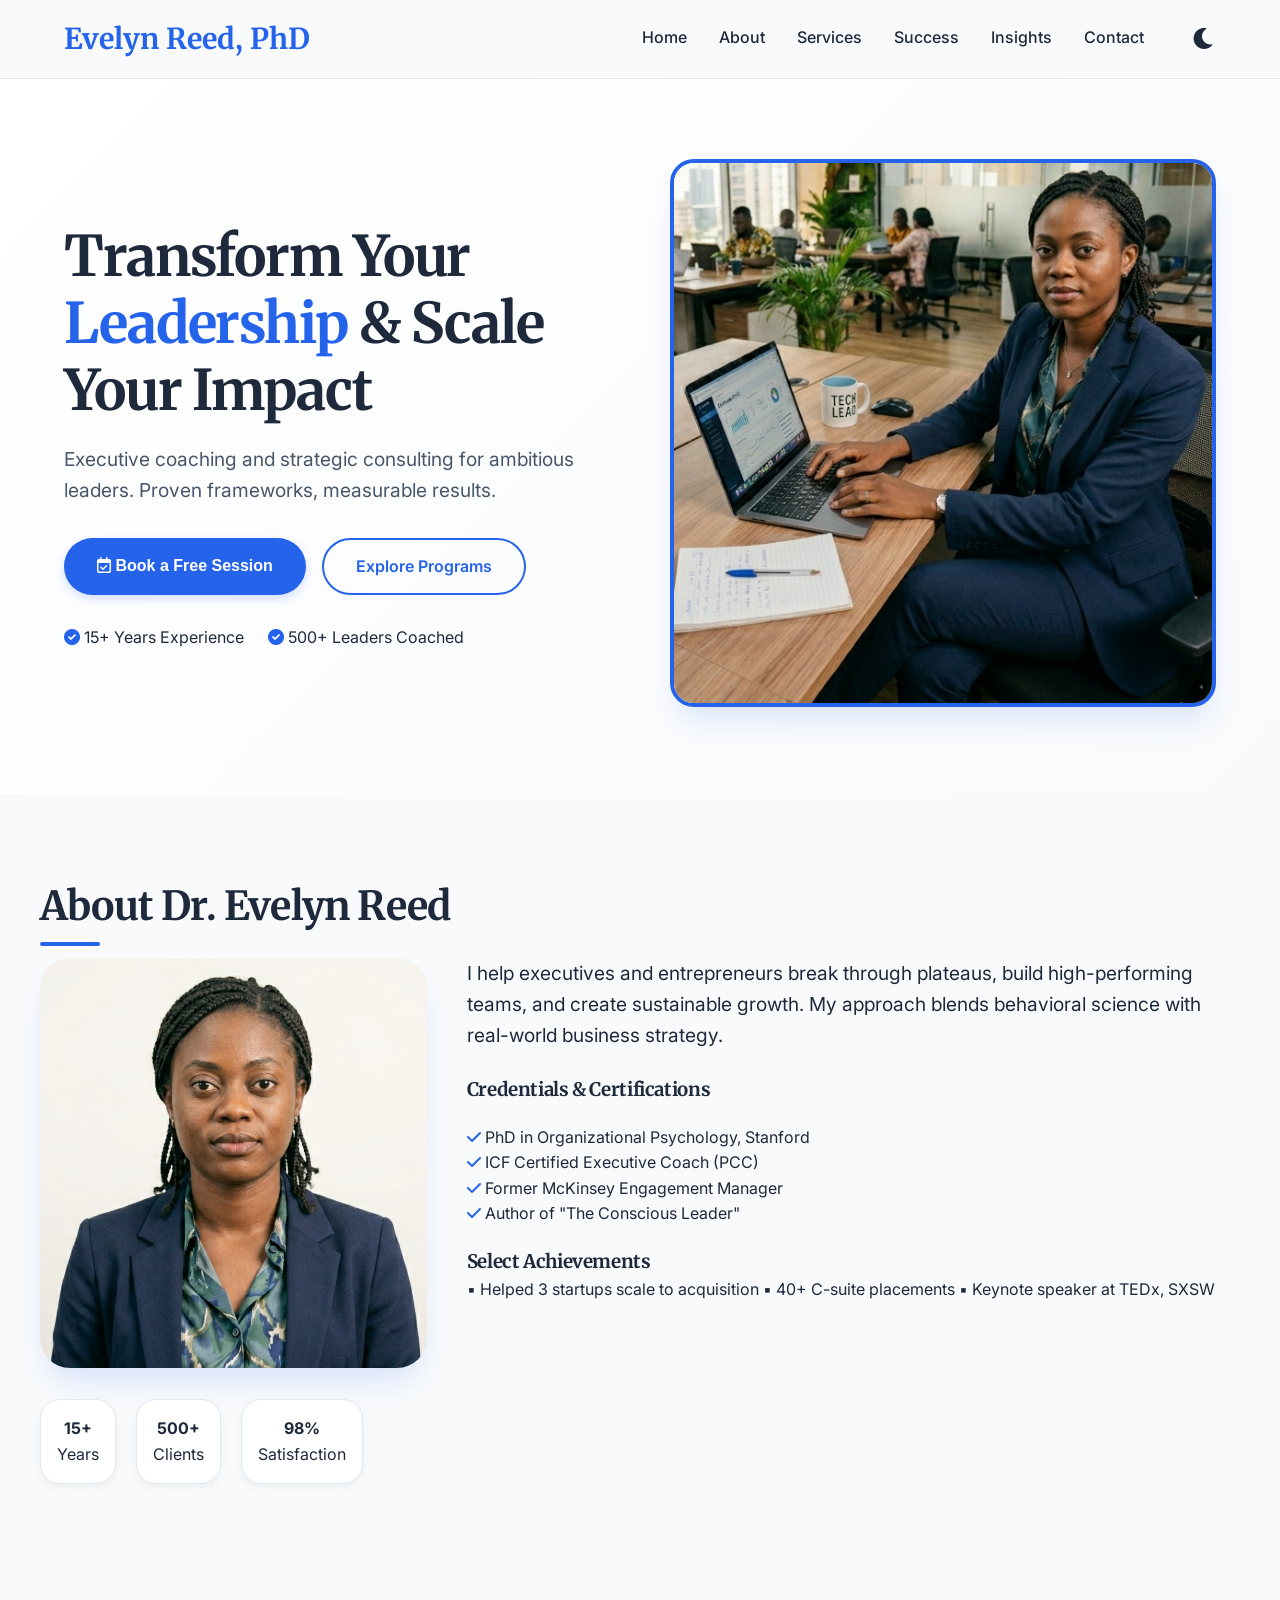
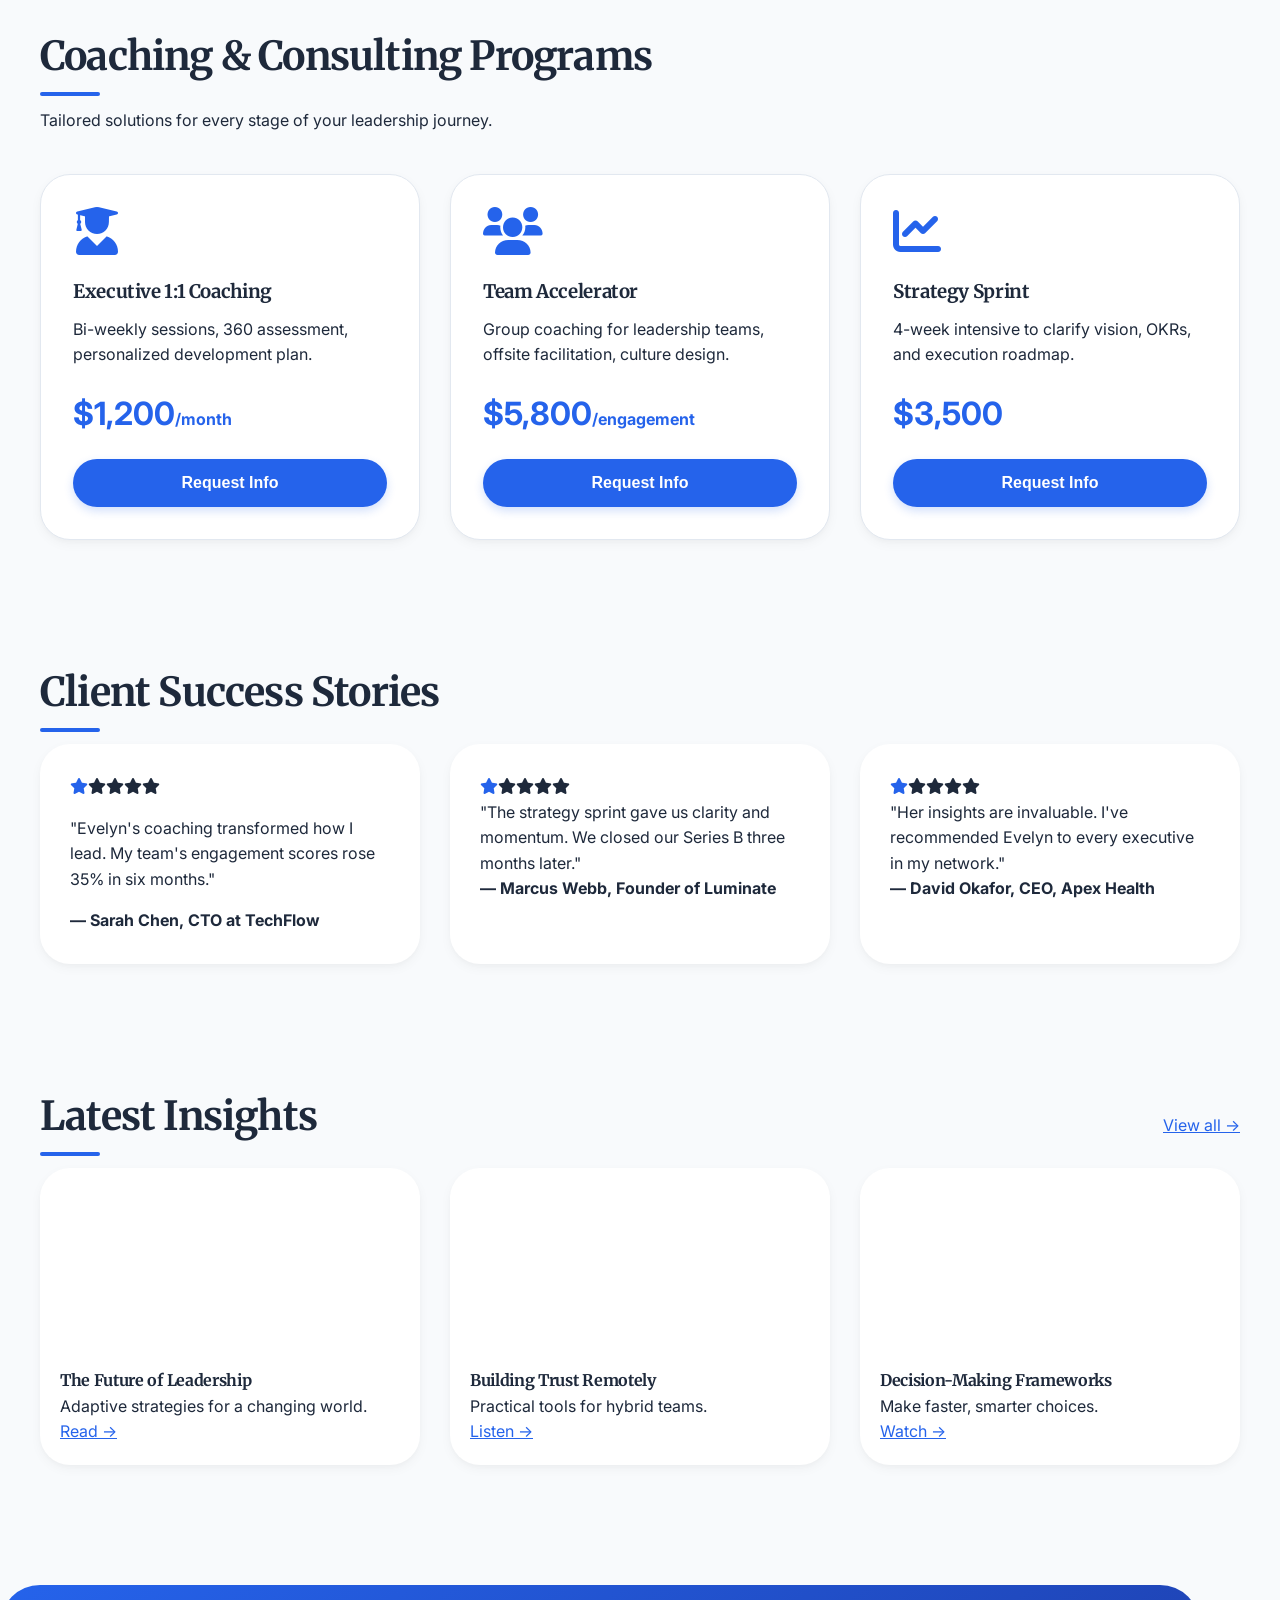
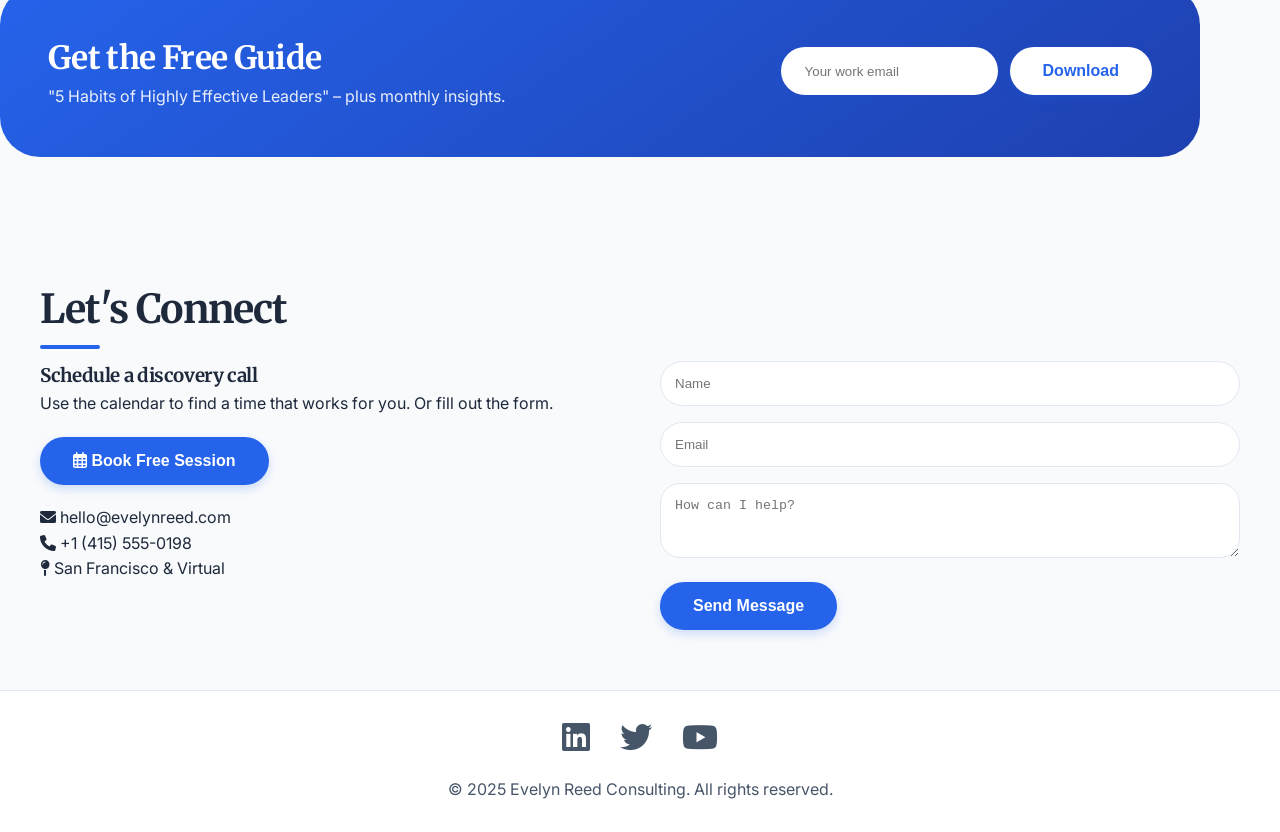
==== coaching_consultant.html @ ff2947b0 "first commit" ====
<!doctype html>
<html lang="en">
	<head>
		<meta charset="UTF-8" />
		<meta
			name="viewport"
			content="width=device-width, initial-scale=1.0, maximum-scale=1.0, user-scalable=yes"
		/>
		<title>Dr. Evelyn Reed | Executive Coach & Strategy Consultant</title>
		<!-- Fonts & Icons -->
		<link rel="preconnect" href="https://fonts.googleapis.com" />
		<link rel="preconnect" href="https://fonts.gstatic.com" crossorigin />
		<link
			href="https://fonts.googleapis.com/css2?family=Inter:wght@300;400;500;600;700;800&family=Merriweather:wght@400;700&display=swap"
			rel="stylesheet"
		/>
		<link
			rel="stylesheet"
			href="https://cdnjs.cloudflare.com/ajax/libs/font-awesome/6.0.0-beta3/css/all.min.css"
		/>
		<link rel="stylesheet" href="CSS/style.css" />
		<link rel="icon" type="image/x-icon" href="IMG/ER.png" />
		<script src="JS/script.js" defer></script>
	</head>
	<body>
		<header class="header">
			<div class="container nav-container">
				<div class="logo">Evelyn Reed, PhD</div>
				<button class="menu-toggle" id="menuToggle">
					<i class="fas fa-bars"></i>
				</button>
				<nav class="nav-links" id="navLinks">
					<a href="#home">Home</a>
					<a href="#about">About</a>
					<a href="#services">Services</a>
					<a href="#testimonials">Success</a>
					<a href="#blog">Insights</a>
					<a href="#contact">Contact</a>
					<button class="dark-toggle" id="darkToggle">
						<i class="fas fa-moon"></i>
					</button>
				</nav>
			</div>
		</header>

		<main>
			<!-- Hero Homepage -->
			<section id="home" class="hero">
				<div class="container hero-grid">
					<div class="hero-content fade-in">
						<h1>
							Transform Your <span class="hero-highlight">Leadership</span> &
							Scale Your Impact
						</h1>
						<p>
							Executive coaching and strategic consulting for ambitious leaders.
							Proven frameworks, measurable results.
						</p>
						<div style="display: flex; gap: 16px">
							<button class="btn" onclick="openBookingModal()">
								<i class="far fa-calendar-check"></i> Book a Free Session
							</button>
							<a href="#services" class="btn btn-outline">Explore Programs</a>
						</div>
						<div style="margin-top: 30px; display: flex; gap: 24px">
							<span
								><i
									class="fas fa-check-circle"
									style="color: var(--accent-blue)"
								></i>
								15+ Years Experience</span
							>
							<span
								><i
									class="fas fa-check-circle"
									style="color: var(--accent-blue)"
								></i>
								500+ Leaders Coached</span
							>
						</div>
					</div>
					<div class="hero-image">
						<img
							src="IMG/Evelyn Reed.png"
							alt="Dr. Evelyn Reed - Executive Coach"
						/>
					</div>
				</div>
			</section>

			<!-- About Page -->
			<section id="about" class="container" style="padding: 80px 0">
				<h2 class="section-title">About Dr. Evelyn Reed</h2>
				<div class="about-grid">
					<div style="text-align: center">
						<img
							src="IMG/Evelyn.png"
							style="
								width: 100%;
								border-radius: 30px;
								box-shadow: var(--shadow-hover);
							"
							alt="Evelyn Reed portrait"
						/>
						<div class="about-stats">
							<div class="stat-item"><strong>15+</strong><br />Years</div>
							<div class="stat-item"><strong>500+</strong><br />Clients</div>
							<div class="stat-item">
								<strong>98%</strong><br />Satisfaction
							</div>
						</div>
					</div>
					<div>
						<p style="font-size: 1.2rem; margin-bottom: 24px">
							I help executives and entrepreneurs break through plateaus, build
							high-performing teams, and create sustainable growth. My approach
							blends behavioral science with real-world business strategy.
						</p>
						<h3>Credentials & Certifications</h3>
						<ul style="list-style: none; margin: 20px 0">
							<li>
								<i class="fas fa-check" style="color: var(--accent-blue)"></i>
								PhD in Organizational Psychology, Stanford
							</li>
							<li>
								<i class="fas fa-check" style="color: var(--accent-blue)"></i>
								ICF Certified Executive Coach (PCC)
							</li>
							<li>
								<i class="fas fa-check" style="color: var(--accent-blue)"></i>
								Former McKinsey Engagement Manager
							</li>
							<li>
								<i class="fas fa-check" style="color: var(--accent-blue)"></i>
								Author of "The Conscious Leader"
							</li>
						</ul>
						<h3>Select Achievements</h3>
						<p>
							▪️ Helped 3 startups scale to acquisition ▪️ 40+ C-suite
							placements ▪️ Keynote speaker at TEDx, SXSW
						</p>
					</div>
				</div>
			</section>

			<!-- Services / Programs -->
			<section id="services" class="container" style="padding: 60px 0">
				<h2 class="section-title">Coaching & Consulting Programs</h2>
				<p style="margin-bottom: 40px">
					Tailored solutions for every stage of your leadership journey.
				</p>
				<div class="services-grid">
					<div class="service-card">
						<i
							class="fas fa-user-graduate fa-3x"
							style="color: var(--accent-blue)"
						></i>
						<h3 style="margin: 20px 0 10px">Executive 1:1 Coaching</h3>
						<p>
							Bi-weekly sessions, 360 assessment, personalized development plan.
						</p>
						<div class="service-price">
							$1,200<span style="font-size: 1rem">/month</span>
						</div>
						<button class="btn" style="width: 100%" onclick="openInquiryForm()">
							Request Info
						</button>
					</div>
					<div class="service-card">
						<i class="fas fa-users fa-3x" style="color: var(--accent-blue)"></i>
						<h3 style="margin: 20px 0 10px">Team Accelerator</h3>
						<p>
							Group coaching for leadership teams, offsite facilitation, culture
							design.
						</p>
						<div class="service-price">
							$5,800<span style="font-size: 1rem">/engagement</span>
						</div>
						<button class="btn" style="width: 100%" onclick="openInquiryForm()">
							Request Info
						</button>
					</div>
					<div class="service-card">
						<i
							class="fas fa-chart-line fa-3x"
							style="color: var(--accent-blue)"
						></i>
						<h3 style="margin: 20px 0 10px">Strategy Sprint</h3>
						<p>
							4-week intensive to clarify vision, OKRs, and execution roadmap.
						</p>
						<div class="service-price">$3,500</div>
						<button class="btn" style="width: 100%" onclick="openInquiryForm()">
							Request Info
						</button>
					</div>
				</div>
			</section>

			<!-- Testimonials / Success Stories -->
			<section id="testimonials" class="container" style="padding: 60px 0">
				<h2 class="section-title">Client Success Stories</h2>
				<div class="testimonial-grid">
					<div class="testimonial-card">
						<i class="fas fa-star" style="color: var(--accent-blue)"></i
						><i class="fas fa-star"></i><i class="fas fa-star"></i
						><i class="fas fa-star"></i><i class="fas fa-star"></i>
						<p style="margin: 16px 0">
							"Evelyn's coaching transformed how I lead. My team's engagement
							scores rose 35% in six months."
						</p>
						<strong>— Sarah Chen, CTO at TechFlow</strong>
					</div>
					<div class="testimonial-card">
						<i class="fas fa-star" style="color: var(--accent-blue)"></i
						><i class="fas fa-star"></i><i class="fas fa-star"></i
						><i class="fas fa-star"></i><i class="fas fa-star"></i>
						<p>
							"The strategy sprint gave us clarity and momentum. We closed our
							Series B three months later."
						</p>
						<strong>— Marcus Webb, Founder of Luminate</strong>
					</div>
					<div class="testimonial-card">
						<i class="fas fa-star" style="color: var(--accent-blue)"></i
						><i class="fas fa-star"></i><i class="fas fa-star"></i
						><i class="fas fa-star"></i><i class="fas fa-star"></i>
						<p>
							"Her insights are invaluable. I've recommended Evelyn to every
							executive in my network."
						</p>
						<strong>— David Okafor, CEO, Apex Health</strong>
					</div>
				</div>
			</section>

			<!-- Content Hub / Blog -->
			<section id="blog" class="container" style="padding: 60px 0">
				<div
					style="
						display: flex;
						justify-content: space-between;
						align-items: center;
					"
				>
					<h2 class="section-title">Latest Insights</h2>
					<a href="#" style="color: var(--accent-blue)">View all →</a>
				</div>
				<div class="blog-grid">
					<div class="blog-card">
						<div
							class="blog-img"
							style="
								background-image: url(&quot;https://images.unsplash.com/photo-1553877522-43269d4ea984?w=600&fit=crop&quot;);
							"
						></div>
						<div style="padding: 20px">
							<h4>The Future of Leadership</h4>
							<p>Adaptive strategies for a changing world.</p>
							<a href="#" style="color: var(--accent-blue)">Read →</a>
						</div>
					</div>
					<div class="blog-card">
						<div
							class="blog-img"
							style="
								background-image: url(&quot;https://images.unsplash.com/photo-1590650153855-d9e808231dce?w=600&fit=crop&quot;);
							"
						></div>
						<div style="padding: 20px">
							<h4>Building Trust Remotely</h4>
							<p>Practical tools for hybrid teams.</p>
							<a href="#" style="color: var(--accent-blue)">Listen →</a>
						</div>
					</div>
					<div class="blog-card">
						<div
							class="blog-img"
							style="
								background-image: url(&quot;https://images.unsplash.com/photo-1517245386807-bb43f82c33c4?w=600&fit=crop&quot;);
							"
						></div>
						<div style="padding: 20px">
							<h4>Decision-Making Frameworks</h4>
							<p>Make faster, smarter choices.</p>
							<a href="#" style="color: var(--accent-blue)">Watch →</a>
						</div>
					</div>
				</div>
			</section>

			<!-- Lead Generation / Newsletter + Free Guide -->
			<div class="container newsletter-box">
				<div
					style="
						display: flex;
						flex-wrap: wrap;
						justify-content: space-between;
						align-items: center;
					"
				>
					<div>
						<h3 style="color: white; font-size: 2rem">Get the Free Guide</h3>
						<p style="color: rgba(255, 255, 255, 0.9)">
							"5 Habits of Highly Effective Leaders" – plus monthly insights.
						</p>
					</div>
					<div class="newsletter-form">
						<input type="email" placeholder="Your work email" />
						<button
							class="btn"
							style="background: white; color: var(--accent-blue)"
							onclick="alert('Guide sent! (demo)')"
						>
							Download
						</button>
					</div>
				</div>
			</div>

			<!-- Booking / Contact Section -->
			<section id="contact" class="container" style="padding: 60px 0">
				<h2 class="section-title">Let's Connect</h2>
				<div style="display: grid; grid-template-columns: 1fr 1fr; gap: 40px">
					<div>
						<h3>Schedule a discovery call</h3>
						<p>
							Use the calendar to find a time that works for you. Or fill out
							the form.
						</p>
						<button
							class="btn"
							style="margin: 20px 0"
							onclick="openBookingModal()"
						>
							<i class="far fa-calendar-alt"></i> Book Free Session
						</button>
						<p><i class="fas fa-envelope"></i> hello@evelynreed.com</p>
						<p><i class="fas fa-phone"></i> +1 (415) 555-0198</p>
						<p><i class="fas fa-map-pin"></i> San Francisco & Virtual</p>
					</div>
					<div>
						<form
							id="contactForm"
							onsubmit="event.preventDefault(); alert('Thank you! I\'ll respond within 24h.');"
						>
							<input
								type="text"
								placeholder="Name"
								style="
									width: 100%;
									padding: 14px;
									margin-bottom: 16px;
									border-radius: 40px;
									border: 1px solid var(--gray-border);
									background: var(--card-bg);
									color: var(--text-primary);
								"
							/>
							<input
								type="email"
								placeholder="Email"
								style="
									width: 100%;
									padding: 14px;
									margin-bottom: 16px;
									border-radius: 40px;
									border: 1px solid var(--gray-border);
									background: var(--card-bg);
								"
							/>
							<textarea
								rows="3"
								placeholder="How can I help?"
								style="
									width: 100%;
									padding: 14px;
									border-radius: 20px;
									border: 1px solid var(--gray-border);
									background: var(--card-bg);
								"
							></textarea>
							<button type="submit" class="btn" style="margin-top: 16px">
								Send Message
							</button>
						</form>
					</div>
				</div>
			</section>
		</main>

		<!-- Booking Modal (scheduling system simulation) -->
		<div class="modal-overlay" id="bookingModal">
			<div class="modal-content">
				<span class="modal-close" onclick="closeModal('bookingModal')"
					>&times;</span
				>
				<h3>Book Your Free Strategy Session</h3>
				<p>30 minutes · Zoom · No obligation</p>
				<form
					onsubmit="
						event.preventDefault()
						alert('Booking confirmed! Check email for details.')
						closeModal('bookingModal')
					"
				>
					<input
						type="text"
						placeholder="Full name"
						style="
							width: 100%;
							padding: 12px;
							margin: 12px 0;
							border-radius: 30px;
							border: 1px solid var(--gray-border);
							background: var(--card-bg);
							color: var(--text-primary);
						"
						required
					/>
					<input
						type="email"
						placeholder="Email"
						style="
							width: 100%;
							padding: 12px;
							margin-bottom: 12px;
							border-radius: 30px;
							border: 1px solid var(--gray-border);
							background: var(--card-bg);
						"
						required
					/>
					<input
						type="date"
						min=""
						id="bookingDate"
						style="
							width: 100%;
							padding: 12px;
							margin-bottom: 12px;
							border-radius: 30px;
							border: 1px solid var(--gray-border);
							background: var(--card-bg);
						"
						required
					/>
					<select
						style="
							width: 100%;
							padding: 12px;
							border-radius: 30px;
							border: 1px solid var(--gray-border);
							background: var(--card-bg);
							color: var(--text-primary);
						"
					>
						<option>9:00 AM PT</option>
						<option>11:00 AM PT</option>
						<option>2:00 PM PT</option>
						<option>4:00 PM PT</option>
					</select>
					<button
						type="submit"
						class="btn"
						style="width: 100%; margin-top: 20px"
					>
						Confirm Booking
					</button>
				</form>
			</div>
		</div>

		<!-- Inquiry modal for services -->
		<div class="modal-overlay" id="inquiryModal">
			<div class="modal-content">
				<span class="modal-close" onclick="closeModal('inquiryModal')"
					>&times;</span
				>
				<h3>Request Program Details</h3>
				<form
					onsubmit="event.preventDefault(); alert('Thanks! I\'ll send details shortly.'); closeModal('inquiryModal');"
				>
					<input
						type="text"
						placeholder="Name"
						style="
							width: 100%;
							padding: 12px;
							margin: 12px 0;
							border-radius: 30px;
						"
						required
					/>
					<input
						type="email"
						placeholder="Email"
						style="width: 100%; padding: 12px; margin-bottom: 12px"
						required
					/>
					<select style="width: 100%; padding: 12px">
						<option>Executive Coaching</option>
						<option>Team Accelerator</option>
						<option>Strategy Sprint</option>
					</select>
					<button
						type="submit"
						class="btn"
						style="width: 100%; margin-top: 20px"
					>
						Send Inquiry
					</button>
				</form>
			</div>
		</div>

		<footer
			style="
				background: var(--bg-secondary);
				padding: 30px 0;
				border-top: 1px solid var(--gray-border);
				text-align: center;
			"
		>
			<div class="container">
				<div
					style="
						display: flex;
						justify-content: center;
						gap: 30px;
						margin-bottom: 20px;
					"
				>
					<a href="#" style="color: var(--text-secondary)"
						><i class="fab fa-linkedin fa-2x"></i
					></a>
					<a href="#" style="color: var(--text-secondary)"
						><i class="fab fa-twitter fa-2x"></i
					></a>
					<a href="#" style="color: var(--text-secondary)"
						><i class="fab fa-youtube fa-2x"></i
					></a>
				</div>
				<p style="color: var(--text-secondary)">
					© 2025 Evelyn Reed Consulting. All rights reserved.
				</p>
			</div>
		</footer>
	</body>
</html>
---- CSS/style.css ----
* {
    margin: 0;
    padding: 0;
    box-sizing: border-box;
}

:root {
    --bg-primary: #f8fafc;
    --bg-secondary: #ffffff;
    --text-primary: #1e293b;
    --text-secondary: #475569;
    --accent-blue: #2563eb;
    --accent-light: #60a5fa;
    --accent-dark: #1e40af;
    --gray-border: #e2e8f0;
    --card-bg: #ffffff;
    --shadow-sm: 0 4px 12px rgba(0, 0, 0, 0.04), 0 2px 4px rgba(0, 0, 0, 0.02);
    --shadow-hover: 0 20px 30px -8px rgba(37, 99, 235, 0.15);
    --transition: all 0.3s cubic-bezier(0.25, 0.46, 0.45, 0.94);
}

body.dark {
    --bg-primary: #0f172a;
    --bg-secondary: #1e293b;
    --text-primary: #f1f5f9;
    --text-secondary: #cbd5e1;
    --accent-blue: #3b82f6;
    --accent-light: #93c5fd;
    --gray-border: #334155;
    --card-bg: #1e293b;
    --shadow-sm: 0 8px 20px rgba(0, 0, 0, 0.3);
    --shadow-hover: 0 20px 30px -8px rgba(59, 130, 246, 0.2);
}

body {
    font-family: 'Inter', sans-serif;
    background: var(--bg-primary);
    color: var(--text-primary);
    line-height: 1.6;
    transition: var(--transition);
    overflow-x: hidden;
}

h1,
h2,
h3,
h4 {
    font-family: 'Merriweather', serif;
    font-weight: 700;
    letter-spacing: -0.02em;
}

.container {
    max-width: 1200px;
    margin: 0 auto;
    padding: 0 24px;
}

/* Buttons */
.btn {
    display: inline-block;
    background: var(--accent-blue);
    color: white;
    font-weight: 600;
    padding: 14px 32px;
    border-radius: 50px;
    text-decoration: none;
    border: none;
    cursor: pointer;
    font-size: 1rem;
    transition: var(--transition);
    box-shadow: 0 4px 10px rgba(37, 99, 235, 0.2);
    border: 1px solid transparent;
}

.btn:hover {
    background: var(--accent-dark);
    transform: translateY(-3px);
    box-shadow: var(--shadow-hover);
}

.btn-outline {
    background: transparent;
    border: 2px solid var(--accent-blue);
    color: var(--accent-blue);
    box-shadow: none;
}

.btn-outline:hover {
    background: var(--accent-blue);
    color: white;
}

/* Header */
.header {
    padding: 16px 0;
    background: var(--bg-primary);
    border-bottom: 1px solid var(--gray-border);
    position: sticky;
    top: 0;
    z-index: 100;
    -webkit-backdrop-filter: blur(12px);
    backdrop-filter: blur(12px);
    background: rgba(248, 250, 252, 0.8);
}

body.dark .header {
    background: rgba(15, 23, 42, 0.85);
}

.nav-container {
    display: flex;
    align-items: center;
    justify-content: space-between;
}

.logo {
    font-size: 1.8rem;
    font-weight: 700;
    color: var(--accent-blue);
    font-family: 'Merriweather', serif;
}

.nav-links {
    display: flex;
    gap: 32px;
    font-weight: 500;
}

.nav-links a {
    text-decoration: none;
    color: var(--text-primary);
    transition: color 0.2s;
}

.nav-links a:hover {
    color: var(--accent-blue);
}

.dark-toggle {
    background: none;
    border: none;
    font-size: 1.5rem;
    cursor: pointer;
    color: var(--text-primary);
    margin-left: 16px;
}

.menu-toggle {
    display: none;
    background: none;
    border: none;
    font-size: 1.8rem;
    color: var(--text-primary);
}

/* Hero */
.hero {
    padding: 80px 0;
    background: linear-gradient(135deg, var(--bg-secondary) 0%, var(--bg-primary) 100%);
}

.hero-grid {
    display: grid;
    grid-template-columns: 1fr 1fr;
    gap: 60px;
    align-items: center;
}

.hero-content h1 {
    font-size: 3.5rem;
    line-height: 1.2;
    margin-bottom: 20px;
}

.hero-highlight {
    color: var(--accent-blue);
}

.hero-content p {
    font-size: 1.2rem;
    color: var(--text-secondary);
    margin-bottom: 32px;
}

.hero-image img {
    width: 100%;
    border-radius: 24px;
    box-shadow: var(--shadow-hover);
    border: 4px solid var(--accent-blue);
    transition: var(--transition);
}

/* Section titles */
.section-title {
    font-size: 2.5rem;
    margin-bottom: 20px;
    position: relative;
    display: inline-block;
}

.section-title::after {
    content: '';
    position: absolute;
    bottom: -8px;
    left: 0;
    width: 60px;
    height: 4px;
    background: var(--accent-blue);
    border-radius: 4px;
}

/* About */
.about-grid {
    display: grid;
    grid-template-columns: 1fr 2fr;
    gap: 40px;
    align-items: start;
}

.about-stats {
    display: flex;
    gap: 20px;
    margin-top: 24px;
}

.stat-item {
    text-align: center;
    background: var(--card-bg);
    padding: 16px;
    border-radius: 20px;
    box-shadow: var(--shadow-sm);
    border: 1px solid var(--gray-border);
}

/* Services */
.services-grid {
    display: grid;
    grid-template-columns: repeat(auto-fit, minmax(280px, 1fr));
    gap: 30px;
}

.service-card {
    background: var(--card-bg);
    padding: 32px;
    border-radius: 30px;
    box-shadow: var(--shadow-sm);
    border: 1px solid var(--gray-border);
    transition: var(--transition);
}

.service-card:hover {
    transform: translateY(-8px);
    box-shadow: var(--shadow-hover);
    border-color: var(--accent-blue);
}

.service-price {
    font-size: 2rem;
    font-weight: 700;
    color: var(--accent-blue);
    margin: 20px 0;
}

/* Testimonials */
.testimonial-grid {
    display: grid;
    grid-template-columns: repeat(3, 1fr);
    gap: 30px;
}

.testimonial-card {
    background: var(--card-bg);
    padding: 30px;
    border-radius: 30px;
    box-shadow: var(--shadow-sm);
}

/* Blog */
.blog-grid {
    display: grid;
    grid-template-columns: repeat(3, 1fr);
    gap: 30px;
}

.blog-card {
    background: var(--card-bg);
    border-radius: 30px;
    overflow: hidden;
    box-shadow: var(--shadow-sm);
    transition: var(--transition);
}

.blog-card:hover {
    transform: translateY(-5px);
}

.blog-img {
    height: 180px;
    background-size: cover;
}

/* Lead gen */
.newsletter-box {
    background: linear-gradient(145deg, var(--accent-blue), var(--accent-dark));
    border-radius: 40px;
    padding: 48px;
    color: white;
    margin: 60px 0;
}

.newsletter-form {
    display: flex;
    gap: 12px;
    max-width: 500px;
}

.newsletter-form input {
    flex: 1;
    padding: 16px 24px;
    border-radius: 50px;
    border: none;
}

/* Modal */
.modal-overlay {
    position: fixed;
    top: 0;
    left: 0;
    width: 100%;
    height: 100%;
    background: rgba(0, 0, 0, 0.6);
    -webkit-backdrop-filter: blur(6px);
    backdrop-filter: blur(6px);
    z-index: 300;
    display: none;
    align-items: center;
    justify-content: center;
    padding: 20px;
}

.modal-content {
    background: var(--card-bg);
    border-radius: 40px;
    max-width: 500px;
    width: 100%;
    padding: 32px;
    box-shadow: 0 30px 50px rgba(0, 0, 0, 0.3);
    animation: fadeSlide 0.3s ease;
}

.modal-close {
    float: right;
    font-size: 1.8rem;
    cursor: pointer;
}

/* animations */
@keyframes fadeSlide {
    from {
        opacity: 0;
        transform: translateY(20px);
    }

    to {
        opacity: 1;
        transform: translateY(0);
    }
}

.fade-in {
    animation: fadeSlide 0.8s ease;
}

/* responsive */
@media (max-width: 900px) {
    .nav-links {
        display: none;
    }

    .menu-toggle {
        display: block;
    }

    .hero-grid {
        grid-template-columns: 1fr;
    }

    .about-grid {
        grid-template-columns: 1fr;
    }

    .testimonial-grid {
        grid-template-columns: 1fr;
    }

    .blog-grid {
        grid-template-columns: 1fr;
    }
}
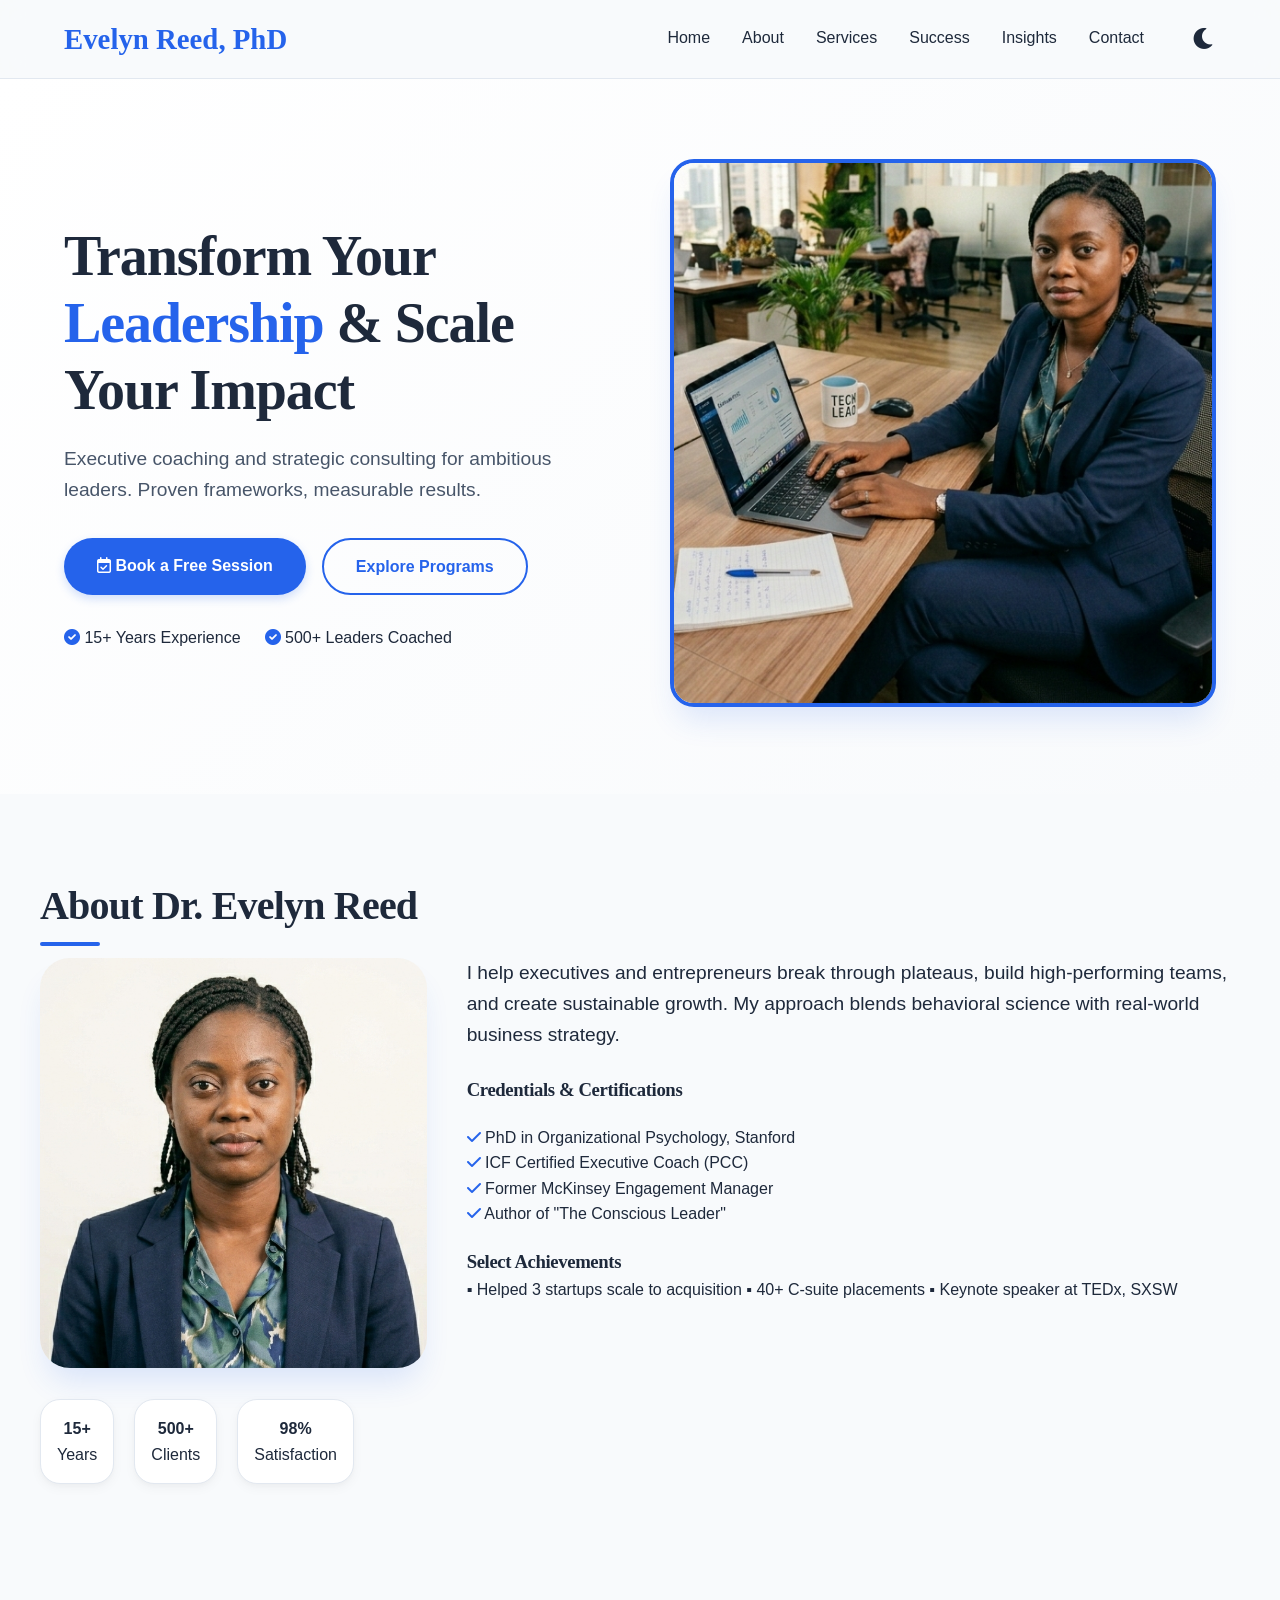
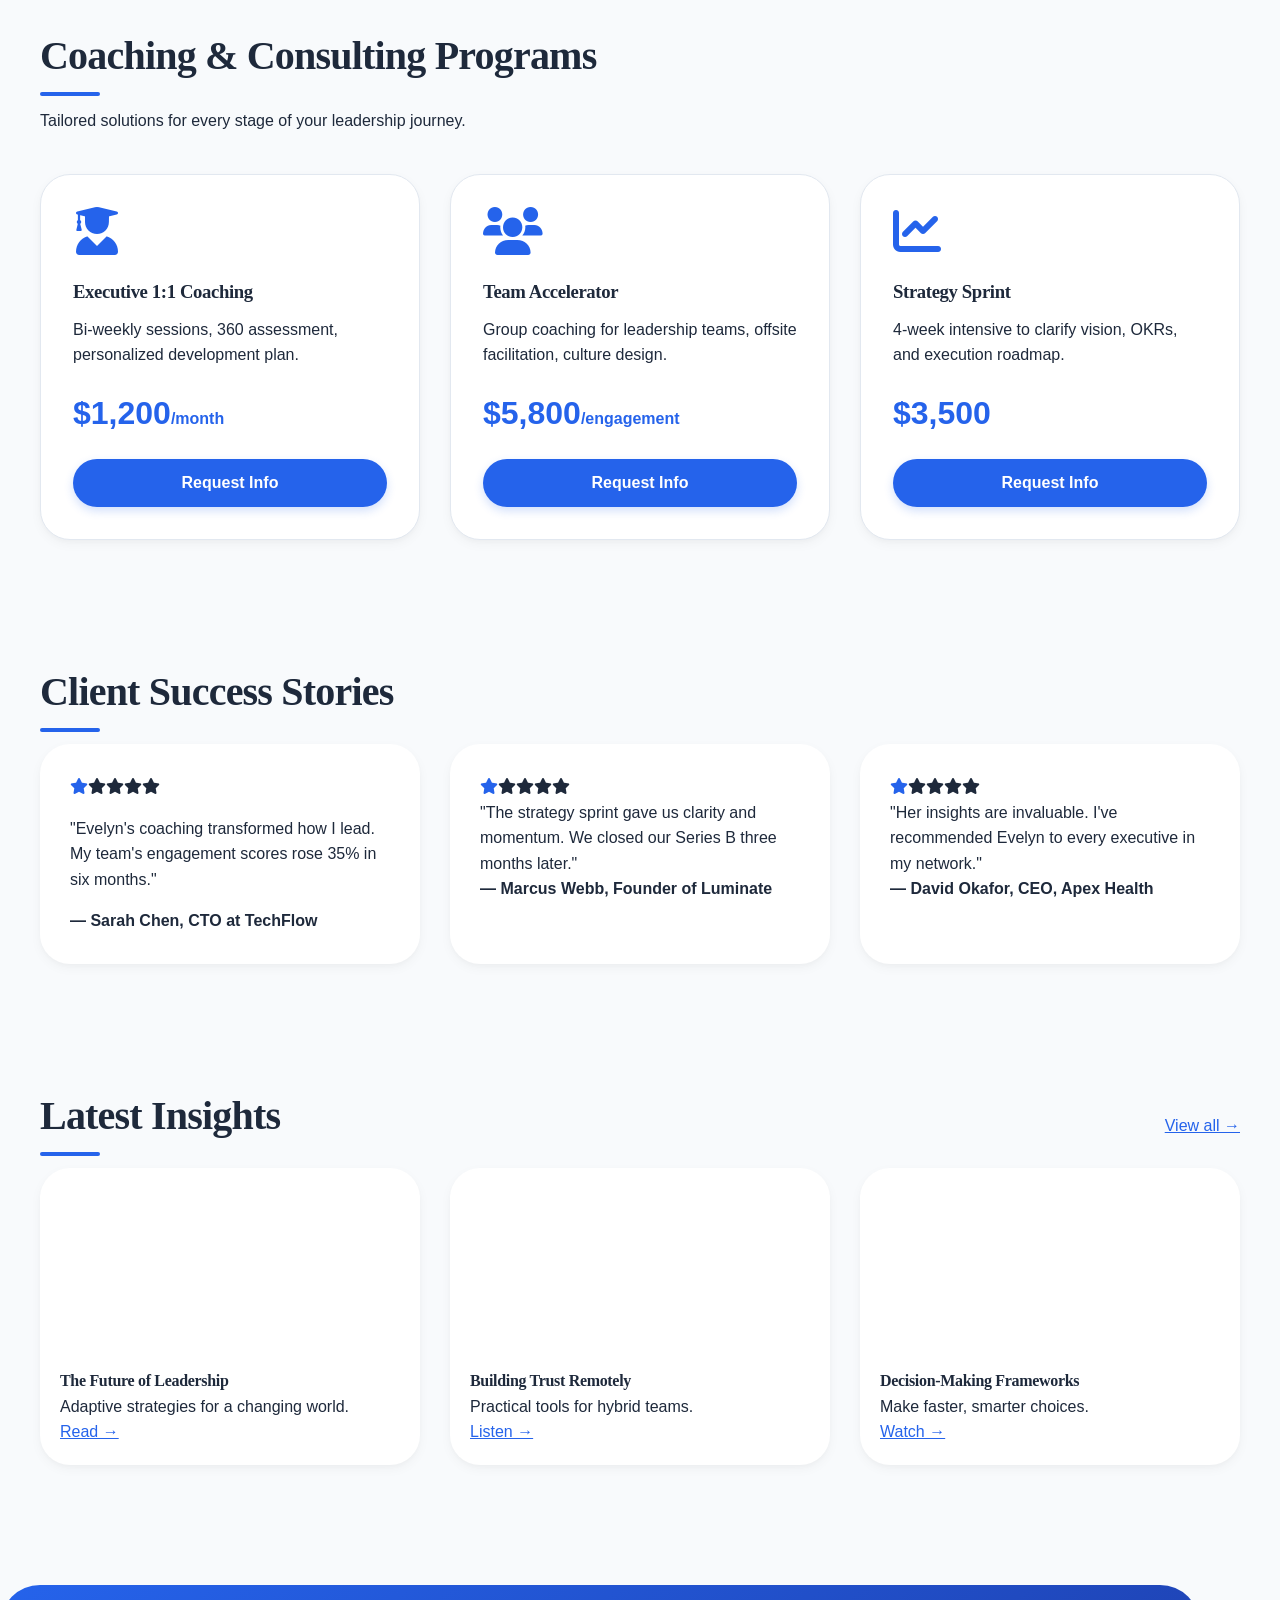
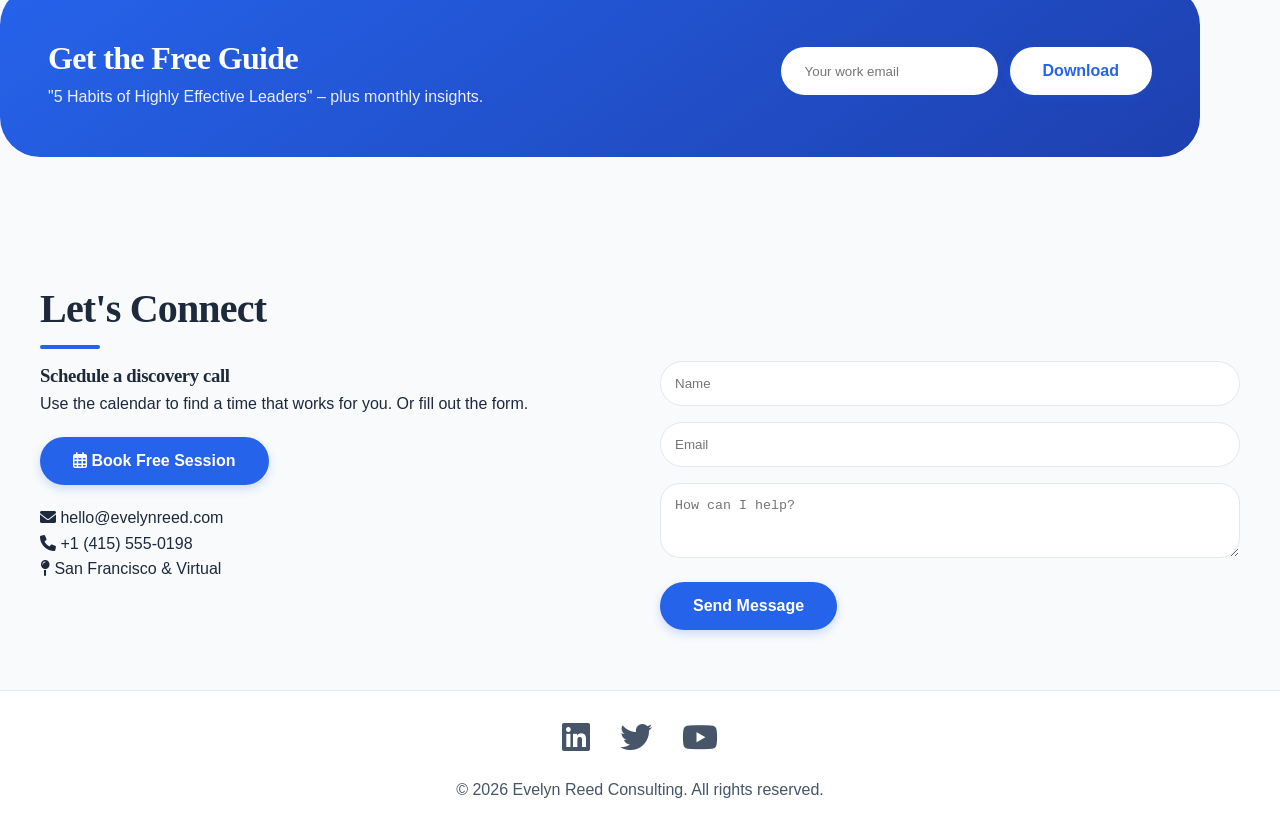
==== commit f7880a86: "minor changes in html file and readMe file made" ====
--- a/coaching_consultant.html
+++ b/coaching_consultant.html
@@ -10,8 +10,8 @@
 		<!-- Fonts & Icons -->
 		<link rel="preconnect" href="https://fonts.googleapis.com" />
 		<link rel="preconnect" href="https://fonts.gstatic.com" crossorigin />
-		<link
-			href="https://fonts.googleapis.com/css2?family=Inter:wght@300;400;500;600;700;800&family=Merriweather:wght@400;700&display=swap"
+		<linkhref
+			="https://fonts.googleapis.com/css2?family=Inter:wght@300;400;500;600;700;800&family=Merriweather:wght@400;700&display=swap"
 			rel="stylesheet"
 		/>
 		<link
@@ -343,7 +343,10 @@
 					<div>
 						<form
 							id="contactForm"
-							onsubmit="event.preventDefault(); alert('Thank you! I\'ll respond within 24h.');"
+							onsubmit="
+								event.preventDefault()
+								alert('Thank you! I\'ll respond within 24h.')
+							"
 						>
 							<input
 								type="text"
@@ -480,7 +483,11 @@
 				>
 				<h3>Request Program Details</h3>
 				<form
-					onsubmit="event.preventDefault(); alert('Thanks! I\'ll send details shortly.'); closeModal('inquiryModal');"
+					onsubmit="
+						event.preventDefault()
+						alert('Thanks! I\'ll send details shortly.')
+						closeModal('inquiryModal')
+					"
 				>
 					<input
 						type="text"
@@ -543,7 +550,7 @@
 					></a>
 				</div>
 				<p style="color: var(--text-secondary)">
-					© 2025 Evelyn Reed Consulting. All rights reserved.
+					© 2026 Evelyn Reed Consulting. All rights reserved.
 				</p>
 			</div>
 		</footer>
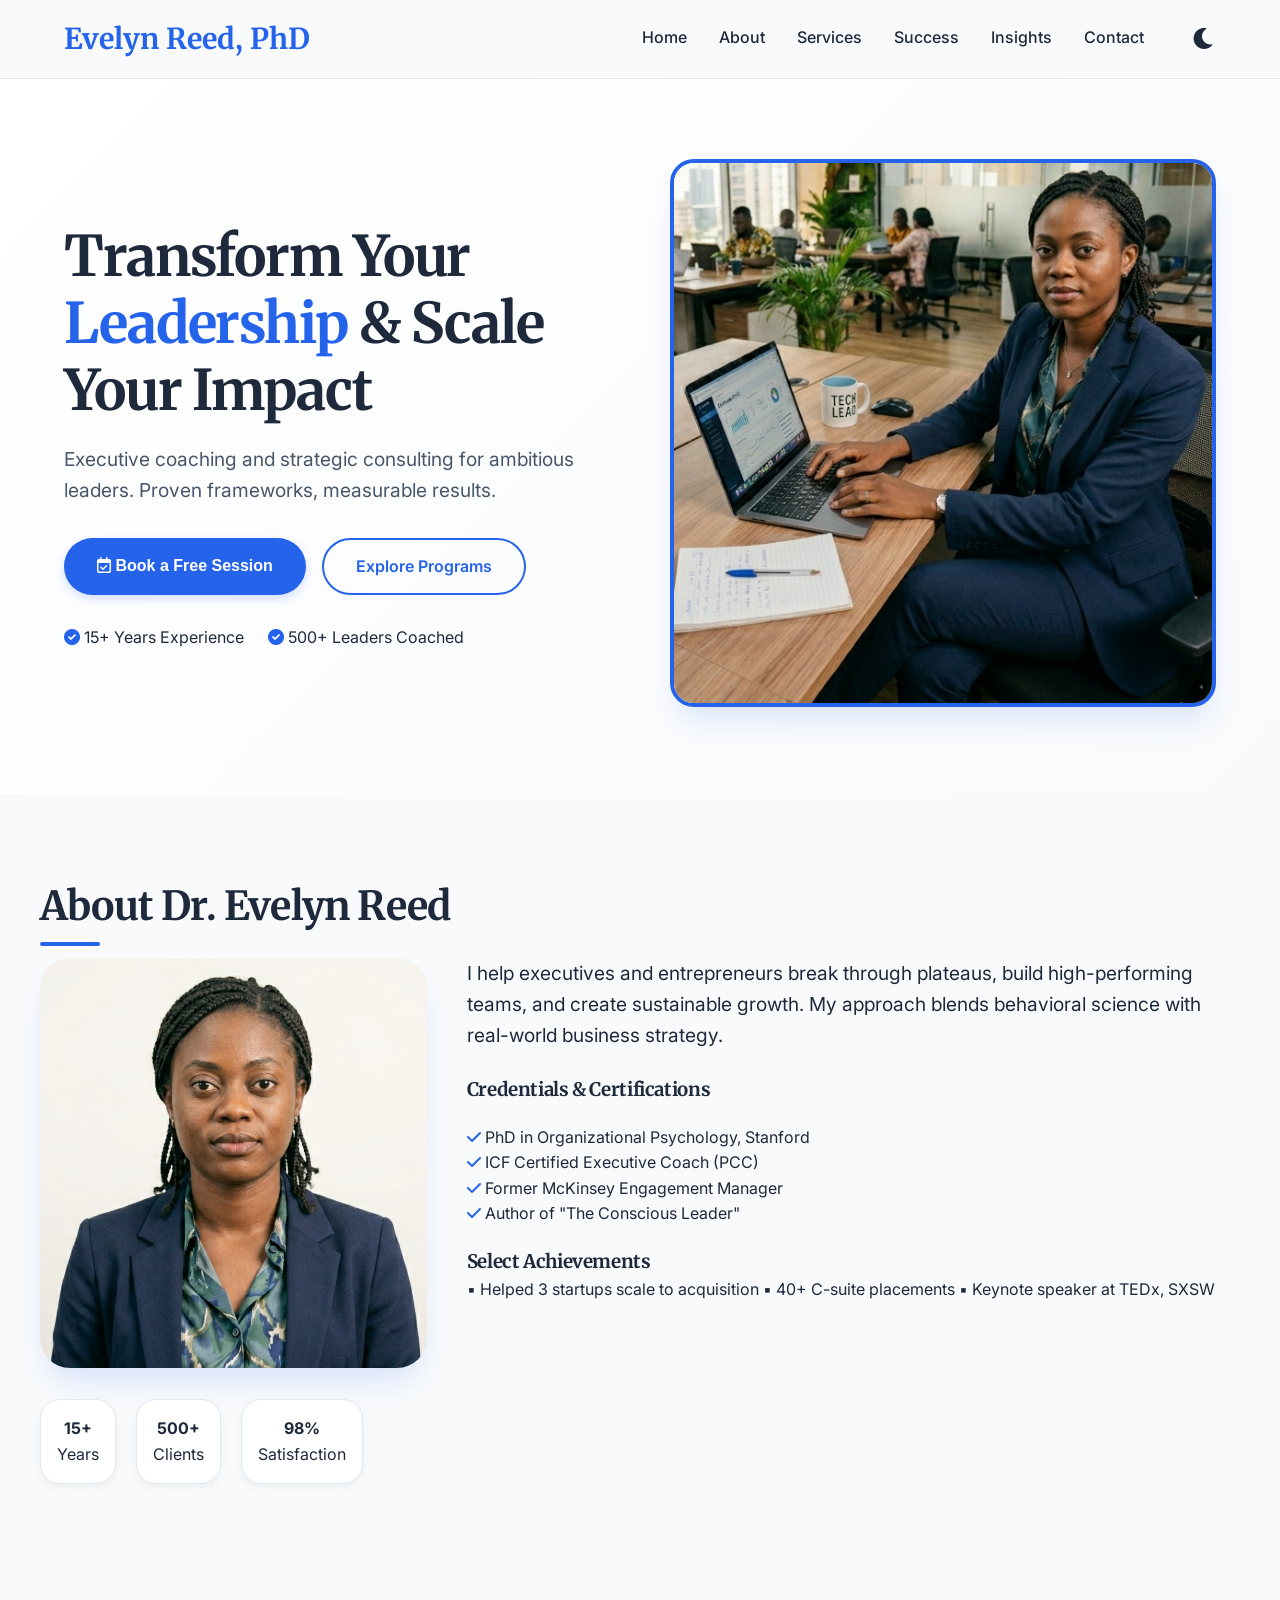
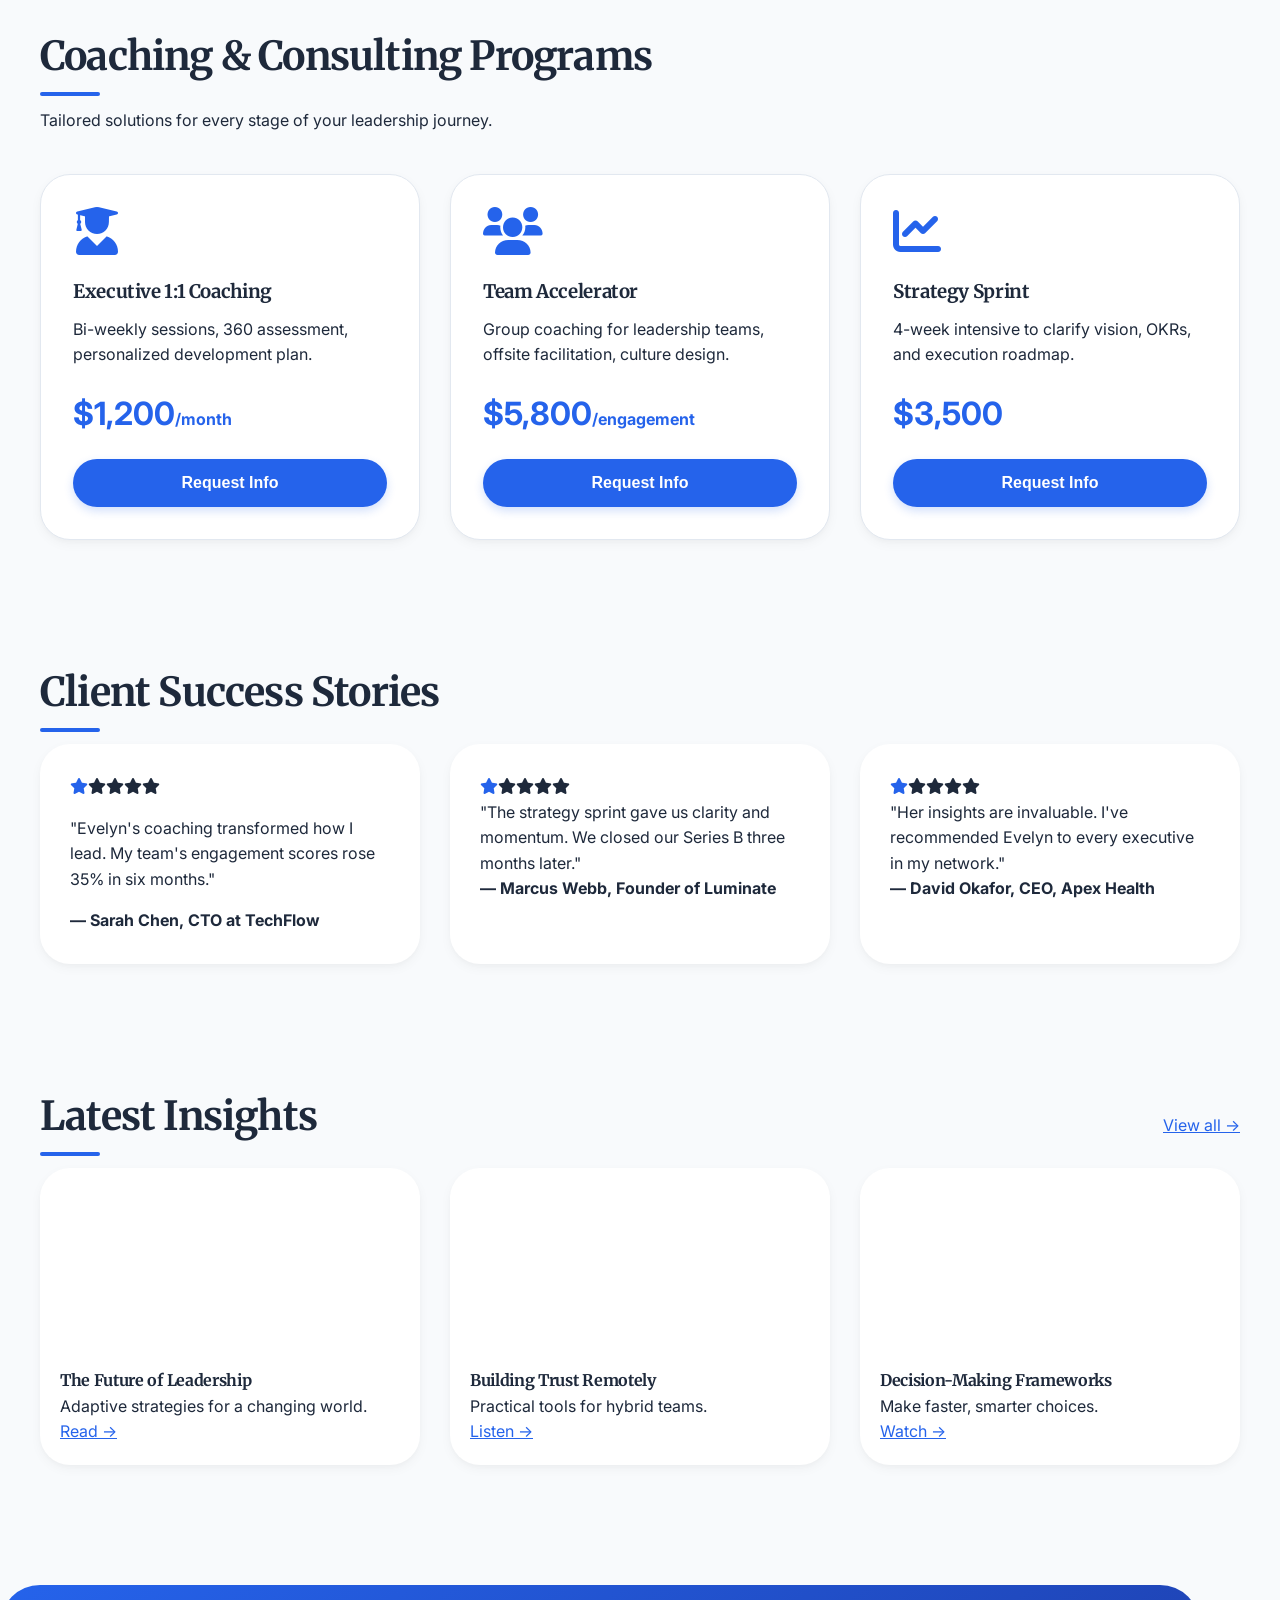
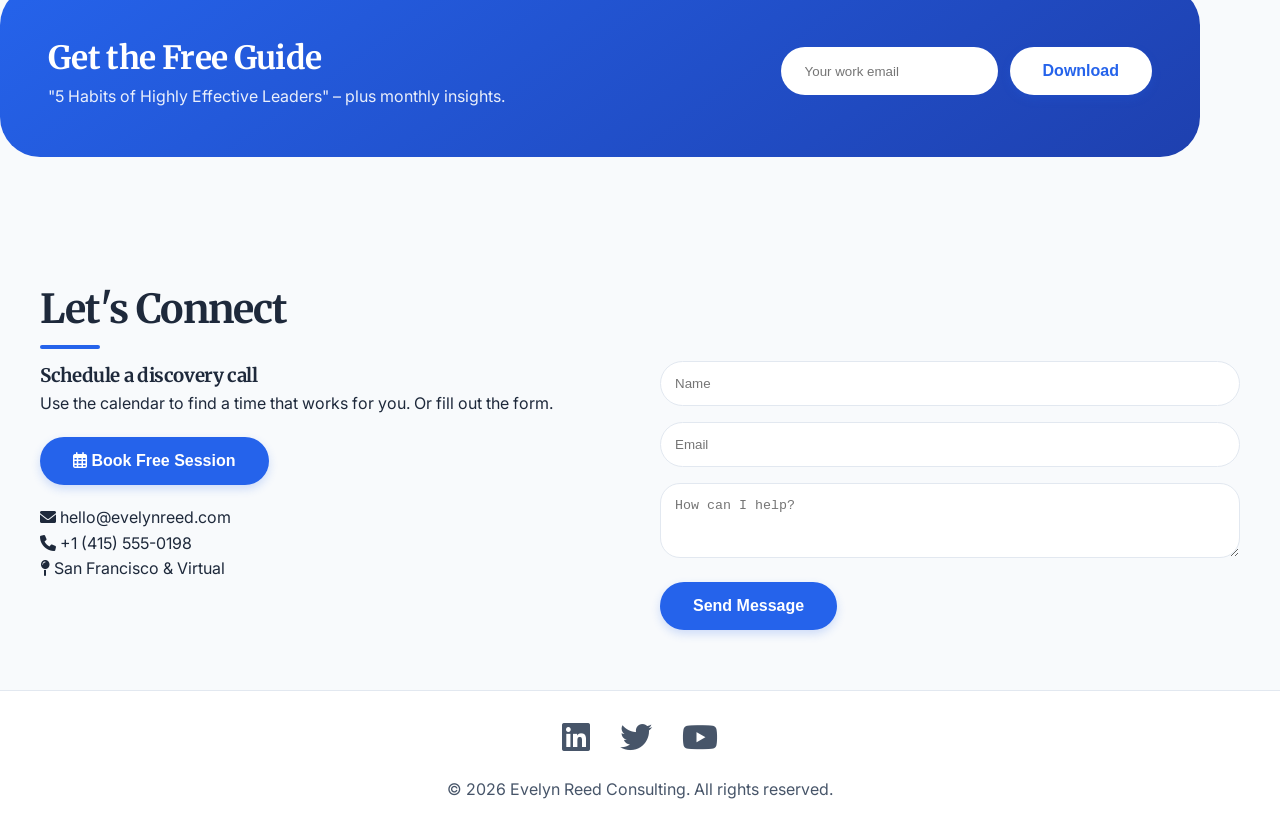
==== commit e560d5ad: "html file syntax errors fixed" ====
--- a/coaching_consultant.html
+++ b/coaching_consultant.html
@@ -10,8 +10,8 @@
 		<!-- Fonts & Icons -->
 		<link rel="preconnect" href="https://fonts.googleapis.com" />
 		<link rel="preconnect" href="https://fonts.gstatic.com" crossorigin />
-		<linkhref
-			="https://fonts.googleapis.com/css2?family=Inter:wght@300;400;500;600;700;800&family=Merriweather:wght@400;700&display=swap"
+		<link
+			href="https://fonts.googleapis.com/css2?family=Inter:wght@300;400;500;600;700;800&family=Merriweather:wght@400;700&display=swap"
 			rel="stylesheet"
 		/>
 		<link
